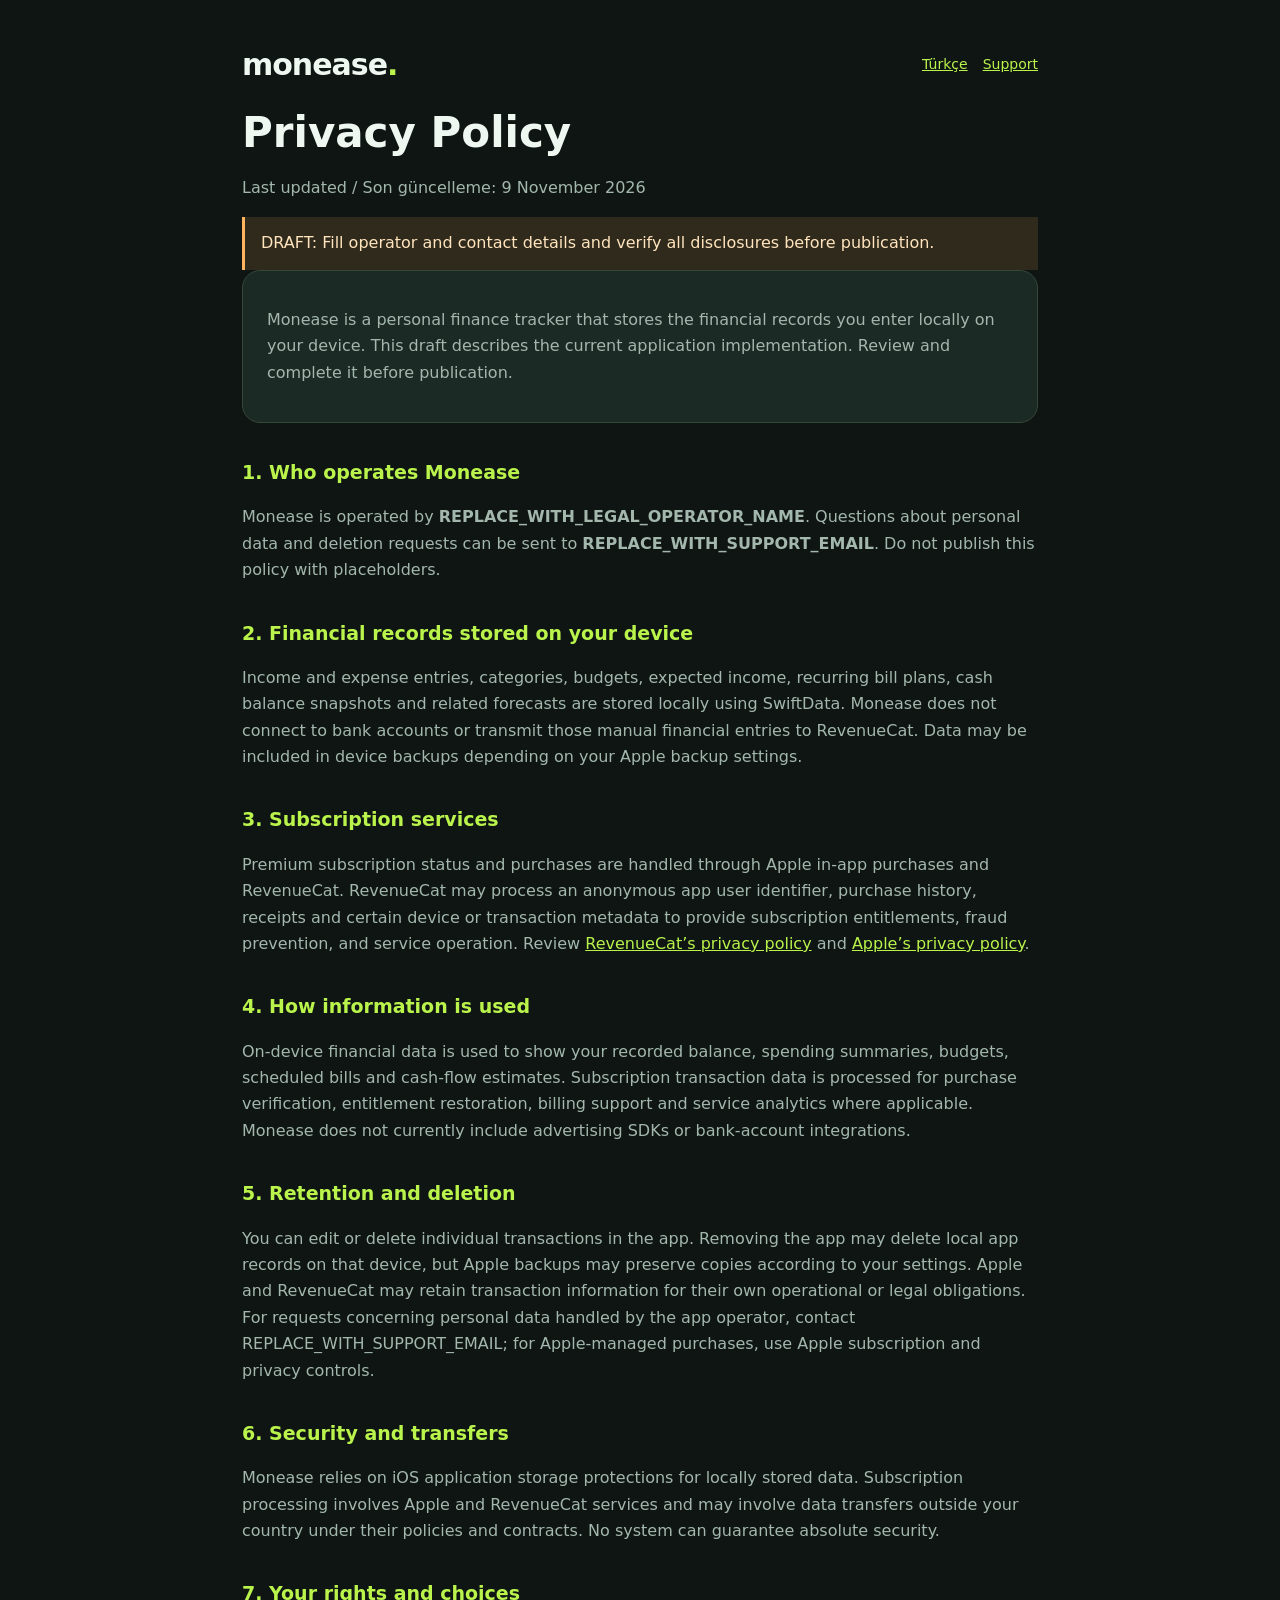
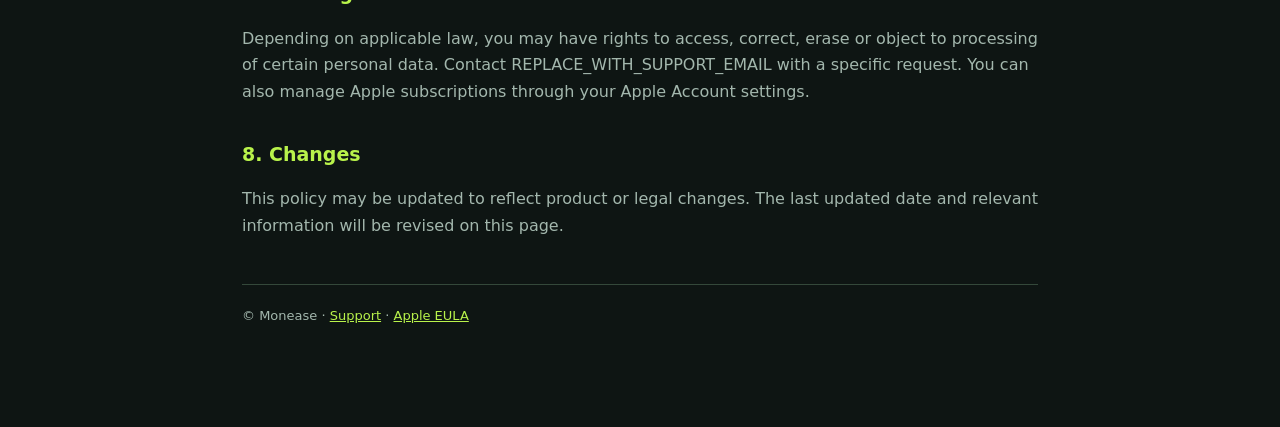
==== privacy-en.html @ 0b160845 "Add files via upload" ====
<!doctype html><html lang="en"><head><meta charset="utf-8"><meta name="viewport" content="width=device-width, initial-scale=1"><title>Monease — Privacy Policy</title><link rel="icon" type="image/png" href="icon.png"><link rel="stylesheet" href="style.css"></head><body><main>
<header><a class="brand brand-link" href="index.html">monease<span>.</span></a><nav><a href="privacy-tr.html">Türkçe</a><a href="support-en.html">Support</a></nav></header>
<h1>Privacy Policy</h1><p>Last updated / Son güncelleme: 9 November 2026</p><div class="note">DRAFT: Fill operator and contact details and verify all disclosures before publication.</div>
<div class="card"><p>Monease is a personal finance tracker that stores the financial records you enter locally on your device. This draft describes the current application implementation. Review and complete it before publication.</p></div><section><h2>1. Who operates Monease</h2><p>Monease is operated by <strong>REPLACE_WITH_LEGAL_OPERATOR_NAME</strong>. Questions about personal data and deletion requests can be sent to <strong>REPLACE_WITH_SUPPORT_EMAIL</strong>. Do not publish this policy with placeholders.</p></section>
<section><h2>2. Financial records stored on your device</h2><p>Income and expense entries, categories, budgets, expected income, recurring bill plans, cash balance snapshots and related forecasts are stored locally using SwiftData. Monease does not connect to bank accounts or transmit those manual financial entries to RevenueCat. Data may be included in device backups depending on your Apple backup settings.</p></section>
<section><h2>3. Subscription services</h2><p>Premium subscription status and purchases are handled through Apple in-app purchases and RevenueCat. RevenueCat may process an anonymous app user identifier, purchase history, receipts and certain device or transaction metadata to provide subscription entitlements, fraud prevention, and service operation. Review <a href="https://www.revenuecat.com/privacy">RevenueCat’s privacy policy</a> and <a href="https://www.apple.com/legal/privacy/">Apple’s privacy policy</a>.</p></section>
<section><h2>4. How information is used</h2><p>On-device financial data is used to show your recorded balance, spending summaries, budgets, scheduled bills and cash-flow estimates. Subscription transaction data is processed for purchase verification, entitlement restoration, billing support and service analytics where applicable. Monease does not currently include advertising SDKs or bank-account integrations.</p></section>
<section><h2>5. Retention and deletion</h2><p>You can edit or delete individual transactions in the app. Removing the app may delete local app records on that device, but Apple backups may preserve copies according to your settings. Apple and RevenueCat may retain transaction information for their own operational or legal obligations. For requests concerning personal data handled by the app operator, contact REPLACE_WITH_SUPPORT_EMAIL; for Apple-managed purchases, use Apple subscription and privacy controls.</p></section>
<section><h2>6. Security and transfers</h2><p>Monease relies on iOS application storage protections for locally stored data. Subscription processing involves Apple and RevenueCat services and may involve data transfers outside your country under their policies and contracts. No system can guarantee absolute security.</p></section>
<section><h2>7. Your rights and choices</h2><p>Depending on applicable law, you may have rights to access, correct, erase or object to processing of certain personal data. Contact REPLACE_WITH_SUPPORT_EMAIL with a specific request. You can also manage Apple subscriptions through your Apple Account settings.</p></section>
<section><h2>8. Changes</h2><p>This policy may be updated to reflect product or legal changes. The last updated date and relevant information will be revised on this page.</p></section>
<footer>© Monease · <a href="support-en.html">Support</a> · <a href="https://www.apple.com/legal/internet-services/itunes/dev/stdeula/">Apple EULA</a></footer></main></body></html>
---- style.css ----
:root{color-scheme:dark;--bg:#0e1513;--card:#1c2a25;--text:#eff7f1;--muted:#a3b7ad;--accent:#b9f34b}
*{box-sizing:border-box}body{margin:0;background:var(--bg);color:var(--text);font:16px/1.65 -apple-system,BlinkMacSystemFont,"Segoe UI",system-ui,sans-serif}
main{max-width:840px;margin:40px auto;padding:0 22px 60px}.brand{font-size:30px;font-weight:800;letter-spacing:-1px}.brand span{color:var(--accent)}
h1{font-size:clamp(27px,4vw,42px);line-height:1.18;margin:18px 0}h2{font-size:19px;margin:34px 0 9px;color:var(--accent)}
p,li{color:var(--muted)}a{color:var(--accent)}.card{padding:20px 24px;border-radius:18px;background:var(--card);border:1px solid #34483a}
.note{padding:13px 16px;border-left:3px solid #ffb45d;background:#302a1c;color:#ffe4bd}
header{display:flex;justify-content:space-between;align-items:center;gap:16px;flex-wrap:wrap}nav{font-size:14px;display:flex;gap:15px}footer{border-top:1px solid #34483a;margin-top:45px;padding-top:20px;color:var(--muted);font-size:13px}

.brand-link{text-decoration:none;color:var(--text)}.brand-link:hover{color:var(--text)}
.hero{padding:40px 0 18px}.hero h1{font-size:clamp(36px,7vw,66px);letter-spacing:-2px;line-height:1.05;max-width:690px}.hero h1 em{color:var(--accent);font-style:normal}
.eyebrow{color:var(--accent);font-size:12px;font-weight:800;letter-spacing:2px}.site-status{margin:24px 0 4px;padding:14px 18px;background:#302a1c;border-left:3px solid #ffb45d;border-radius:6px;color:#ffe4bd;font-size:14px}
.site-grid{display:grid;grid-template-columns:repeat(2,minmax(0,1fr));gap:16px;margin:18px 0 38px}.site-tile{position:relative;display:flex;flex-direction:column;gap:11px;min-height:194px;padding:22px;border:1px solid #34483a;border-radius:20px;background:var(--card);text-decoration:none;transition:border-color .2s,transform .2s}.site-tile:hover{border-color:var(--accent);transform:translateY(-2px)}.tile-kicker{font-size:11px;font-weight:800;letter-spacing:1px;color:var(--accent)}.site-tile strong{color:#f3fbf4;font-size:20px}.site-tile small{color:var(--muted);line-height:1.5}.tile-arrow{position:absolute;right:20px;top:20px;color:var(--accent);font-size:18px}
@media(max-width:610px){main{margin:20px auto}.site-grid{grid-template-columns:1fr}.site-tile{min-height:150px}.hero{padding-top:24px}}
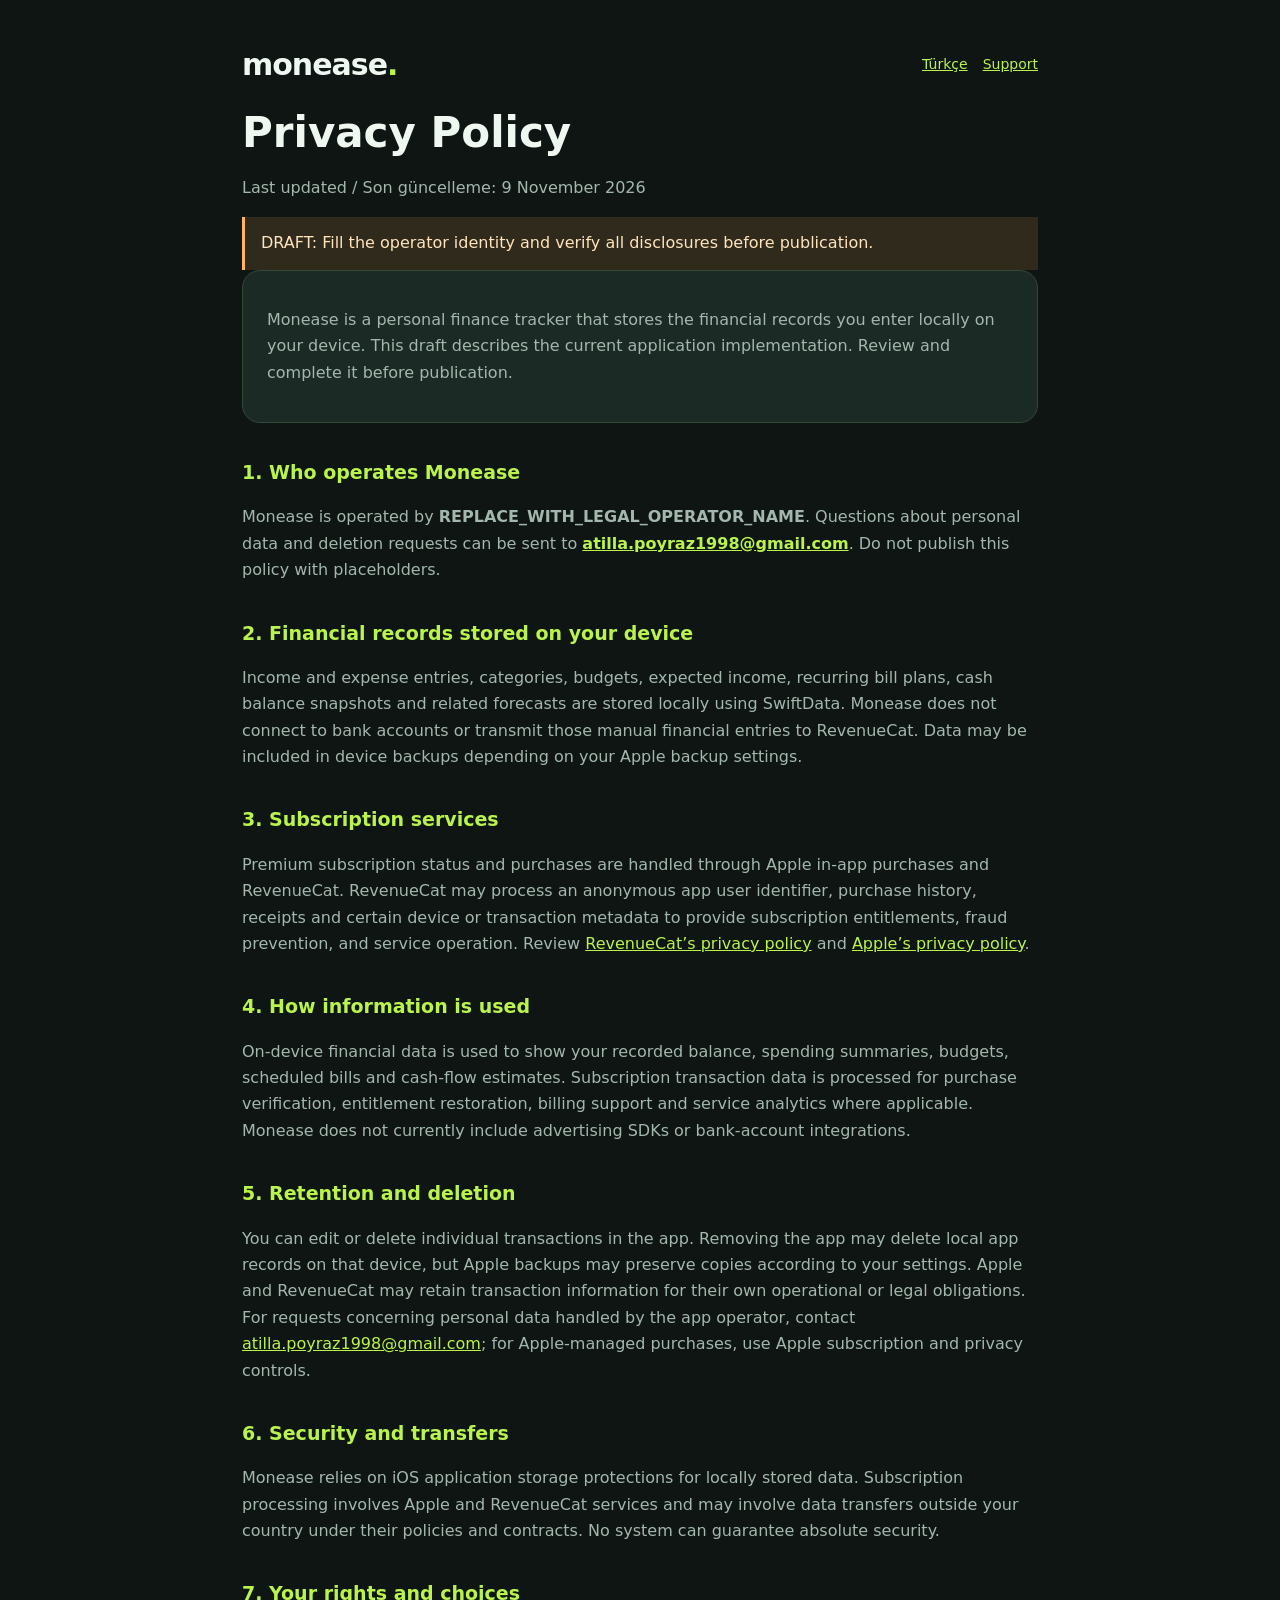
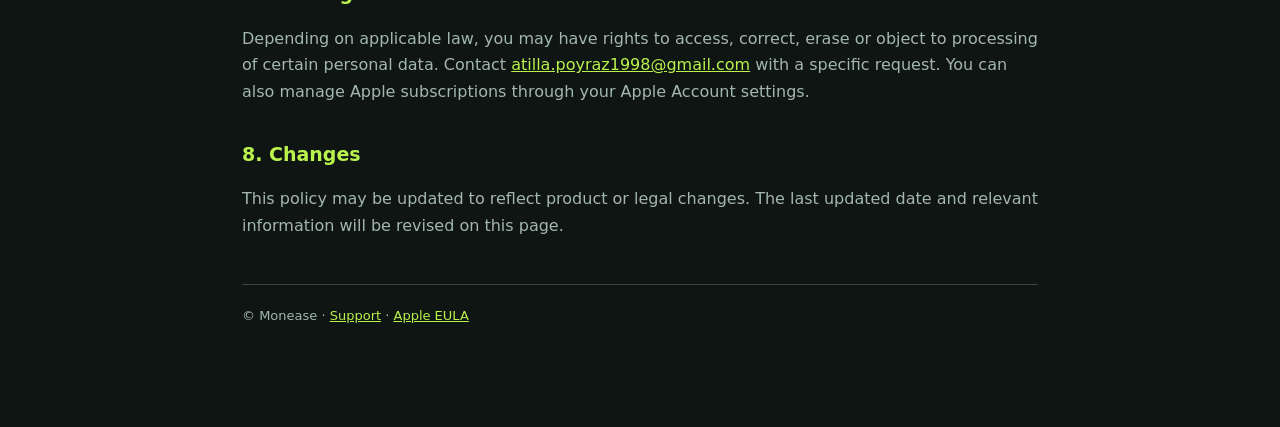
==== commit 644ea155: "Add files via upload" ====
--- a/privacy-en.html
+++ b/privacy-en.html
@@ -1,12 +1,12 @@
 <!doctype html><html lang="en"><head><meta charset="utf-8"><meta name="viewport" content="width=device-width, initial-scale=1"><title>Monease — Privacy Policy</title><link rel="icon" type="image/png" href="icon.png"><link rel="stylesheet" href="style.css"></head><body><main>
 <header><a class="brand brand-link" href="index.html">monease<span>.</span></a><nav><a href="privacy-tr.html">Türkçe</a><a href="support-en.html">Support</a></nav></header>
-<h1>Privacy Policy</h1><p>Last updated / Son güncelleme: 9 November 2026</p><div class="note">DRAFT: Fill operator and contact details and verify all disclosures before publication.</div>
-<div class="card"><p>Monease is a personal finance tracker that stores the financial records you enter locally on your device. This draft describes the current application implementation. Review and complete it before publication.</p></div><section><h2>1. Who operates Monease</h2><p>Monease is operated by <strong>REPLACE_WITH_LEGAL_OPERATOR_NAME</strong>. Questions about personal data and deletion requests can be sent to <strong>REPLACE_WITH_SUPPORT_EMAIL</strong>. Do not publish this policy with placeholders.</p></section>
+<h1>Privacy Policy</h1><p>Last updated / Son güncelleme: 9 November 2026</p><div class="note">DRAFT: Fill the operator identity and verify all disclosures before publication.</div>
+<div class="card"><p>Monease is a personal finance tracker that stores the financial records you enter locally on your device. This draft describes the current application implementation. Review and complete it before publication.</p></div><section><h2>1. Who operates Monease</h2><p>Monease is operated by <strong>REPLACE_WITH_LEGAL_OPERATOR_NAME</strong>. Questions about personal data and deletion requests can be sent to <strong><a href="mailto:atilla.poyraz1998@gmail.com">atilla.poyraz1998@gmail.com</a></strong>. Do not publish this policy with placeholders.</p></section>
 <section><h2>2. Financial records stored on your device</h2><p>Income and expense entries, categories, budgets, expected income, recurring bill plans, cash balance snapshots and related forecasts are stored locally using SwiftData. Monease does not connect to bank accounts or transmit those manual financial entries to RevenueCat. Data may be included in device backups depending on your Apple backup settings.</p></section>
 <section><h2>3. Subscription services</h2><p>Premium subscription status and purchases are handled through Apple in-app purchases and RevenueCat. RevenueCat may process an anonymous app user identifier, purchase history, receipts and certain device or transaction metadata to provide subscription entitlements, fraud prevention, and service operation. Review <a href="https://www.revenuecat.com/privacy">RevenueCat’s privacy policy</a> and <a href="https://www.apple.com/legal/privacy/">Apple’s privacy policy</a>.</p></section>
 <section><h2>4. How information is used</h2><p>On-device financial data is used to show your recorded balance, spending summaries, budgets, scheduled bills and cash-flow estimates. Subscription transaction data is processed for purchase verification, entitlement restoration, billing support and service analytics where applicable. Monease does not currently include advertising SDKs or bank-account integrations.</p></section>
-<section><h2>5. Retention and deletion</h2><p>You can edit or delete individual transactions in the app. Removing the app may delete local app records on that device, but Apple backups may preserve copies according to your settings. Apple and RevenueCat may retain transaction information for their own operational or legal obligations. For requests concerning personal data handled by the app operator, contact REPLACE_WITH_SUPPORT_EMAIL; for Apple-managed purchases, use Apple subscription and privacy controls.</p></section>
+<section><h2>5. Retention and deletion</h2><p>You can edit or delete individual transactions in the app. Removing the app may delete local app records on that device, but Apple backups may preserve copies according to your settings. Apple and RevenueCat may retain transaction information for their own operational or legal obligations. For requests concerning personal data handled by the app operator, contact <a href="mailto:atilla.poyraz1998@gmail.com">atilla.poyraz1998@gmail.com</a>; for Apple-managed purchases, use Apple subscription and privacy controls.</p></section>
 <section><h2>6. Security and transfers</h2><p>Monease relies on iOS application storage protections for locally stored data. Subscription processing involves Apple and RevenueCat services and may involve data transfers outside your country under their policies and contracts. No system can guarantee absolute security.</p></section>
-<section><h2>7. Your rights and choices</h2><p>Depending on applicable law, you may have rights to access, correct, erase or object to processing of certain personal data. Contact REPLACE_WITH_SUPPORT_EMAIL with a specific request. You can also manage Apple subscriptions through your Apple Account settings.</p></section>
+<section><h2>7. Your rights and choices</h2><p>Depending on applicable law, you may have rights to access, correct, erase or object to processing of certain personal data. Contact <a href="mailto:atilla.poyraz1998@gmail.com">atilla.poyraz1998@gmail.com</a> with a specific request. You can also manage Apple subscriptions through your Apple Account settings.</p></section>
 <section><h2>8. Changes</h2><p>This policy may be updated to reflect product or legal changes. The last updated date and relevant information will be revised on this page.</p></section>
 <footer>© Monease · <a href="support-en.html">Support</a> · <a href="https://www.apple.com/legal/internet-services/itunes/dev/stdeula/">Apple EULA</a></footer></main></body></html>
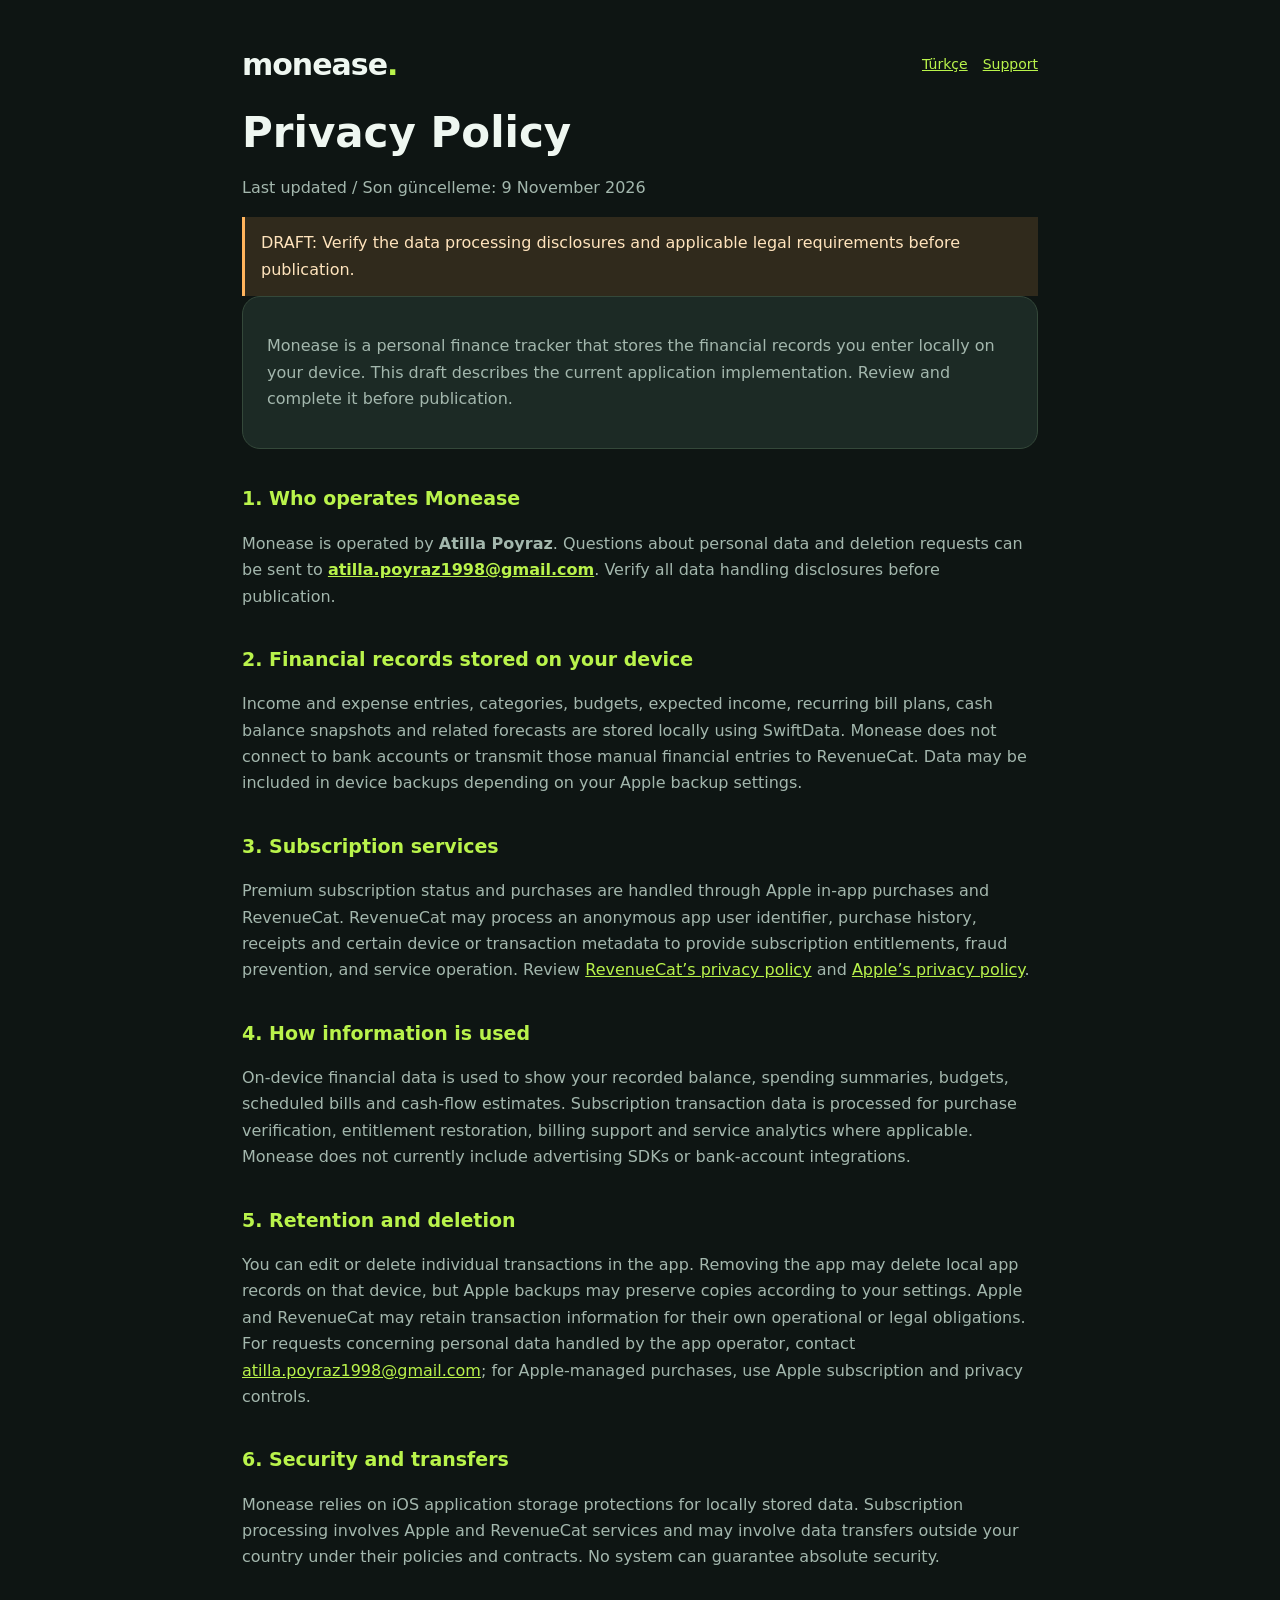
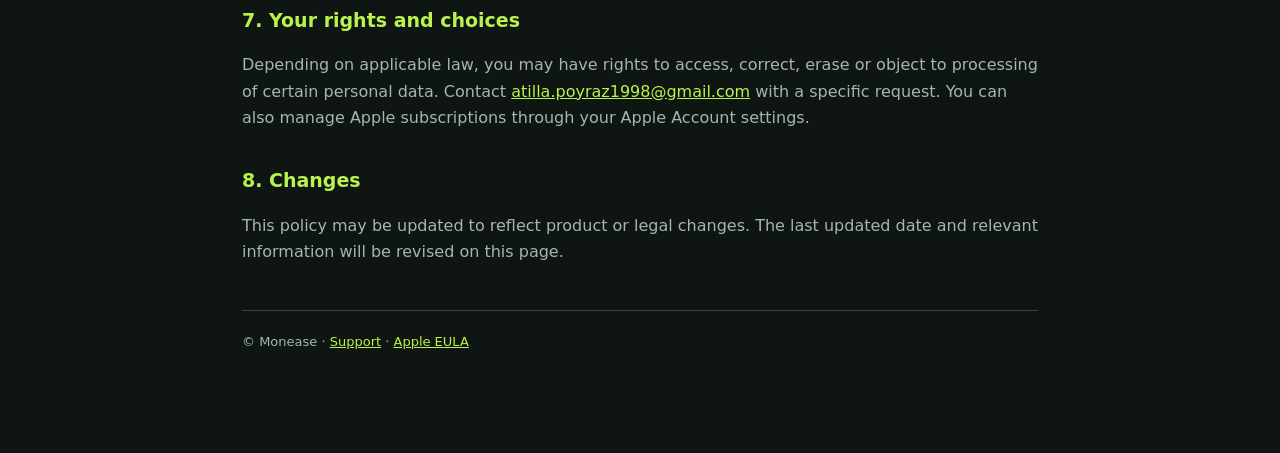
==== commit 4e1edbaa: "Add files via upload" ====
--- a/privacy-en.html
+++ b/privacy-en.html
@@ -1,7 +1,7 @@
 <!doctype html><html lang="en"><head><meta charset="utf-8"><meta name="viewport" content="width=device-width, initial-scale=1"><title>Monease — Privacy Policy</title><link rel="icon" type="image/png" href="icon.png"><link rel="stylesheet" href="style.css"></head><body><main>
 <header><a class="brand brand-link" href="index.html">monease<span>.</span></a><nav><a href="privacy-tr.html">Türkçe</a><a href="support-en.html">Support</a></nav></header>
-<h1>Privacy Policy</h1><p>Last updated / Son güncelleme: 9 November 2026</p><div class="note">DRAFT: Fill the operator identity and verify all disclosures before publication.</div>
-<div class="card"><p>Monease is a personal finance tracker that stores the financial records you enter locally on your device. This draft describes the current application implementation. Review and complete it before publication.</p></div><section><h2>1. Who operates Monease</h2><p>Monease is operated by <strong>REPLACE_WITH_LEGAL_OPERATOR_NAME</strong>. Questions about personal data and deletion requests can be sent to <strong><a href="mailto:atilla.poyraz1998@gmail.com">atilla.poyraz1998@gmail.com</a></strong>. Do not publish this policy with placeholders.</p></section>
+<h1>Privacy Policy</h1><p>Last updated / Son güncelleme: 9 November 2026</p><div class="note">DRAFT: Verify the data processing disclosures and applicable legal requirements before publication.</div>
+<div class="card"><p>Monease is a personal finance tracker that stores the financial records you enter locally on your device. This draft describes the current application implementation. Review and complete it before publication.</p></div><section><h2>1. Who operates Monease</h2><p>Monease is operated by <strong>Atilla Poyraz</strong>. Questions about personal data and deletion requests can be sent to <strong><a href="mailto:atilla.poyraz1998@gmail.com">atilla.poyraz1998@gmail.com</a></strong>. Verify all data handling disclosures before publication.</p></section>
 <section><h2>2. Financial records stored on your device</h2><p>Income and expense entries, categories, budgets, expected income, recurring bill plans, cash balance snapshots and related forecasts are stored locally using SwiftData. Monease does not connect to bank accounts or transmit those manual financial entries to RevenueCat. Data may be included in device backups depending on your Apple backup settings.</p></section>
 <section><h2>3. Subscription services</h2><p>Premium subscription status and purchases are handled through Apple in-app purchases and RevenueCat. RevenueCat may process an anonymous app user identifier, purchase history, receipts and certain device or transaction metadata to provide subscription entitlements, fraud prevention, and service operation. Review <a href="https://www.revenuecat.com/privacy">RevenueCat’s privacy policy</a> and <a href="https://www.apple.com/legal/privacy/">Apple’s privacy policy</a>.</p></section>
 <section><h2>4. How information is used</h2><p>On-device financial data is used to show your recorded balance, spending summaries, budgets, scheduled bills and cash-flow estimates. Subscription transaction data is processed for purchase verification, entitlement restoration, billing support and service analytics where applicable. Monease does not currently include advertising SDKs or bank-account integrations.</p></section>
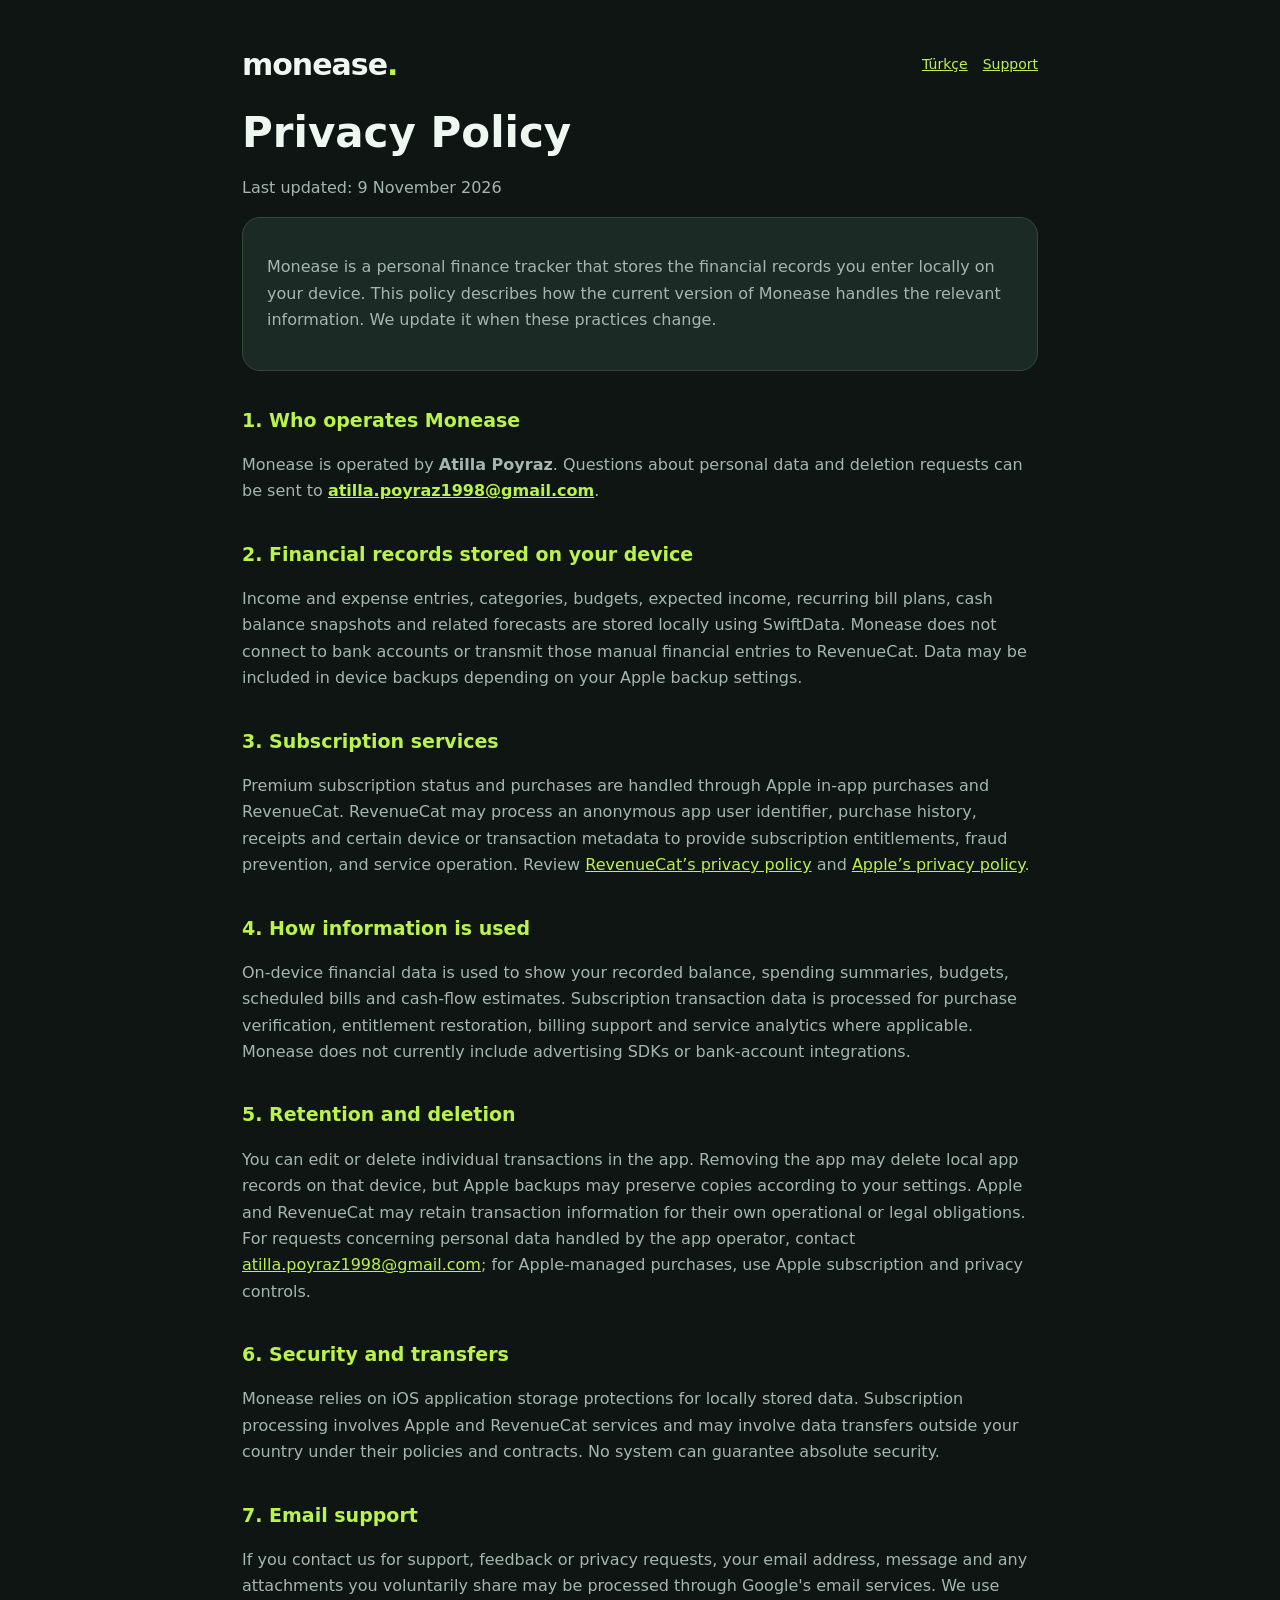
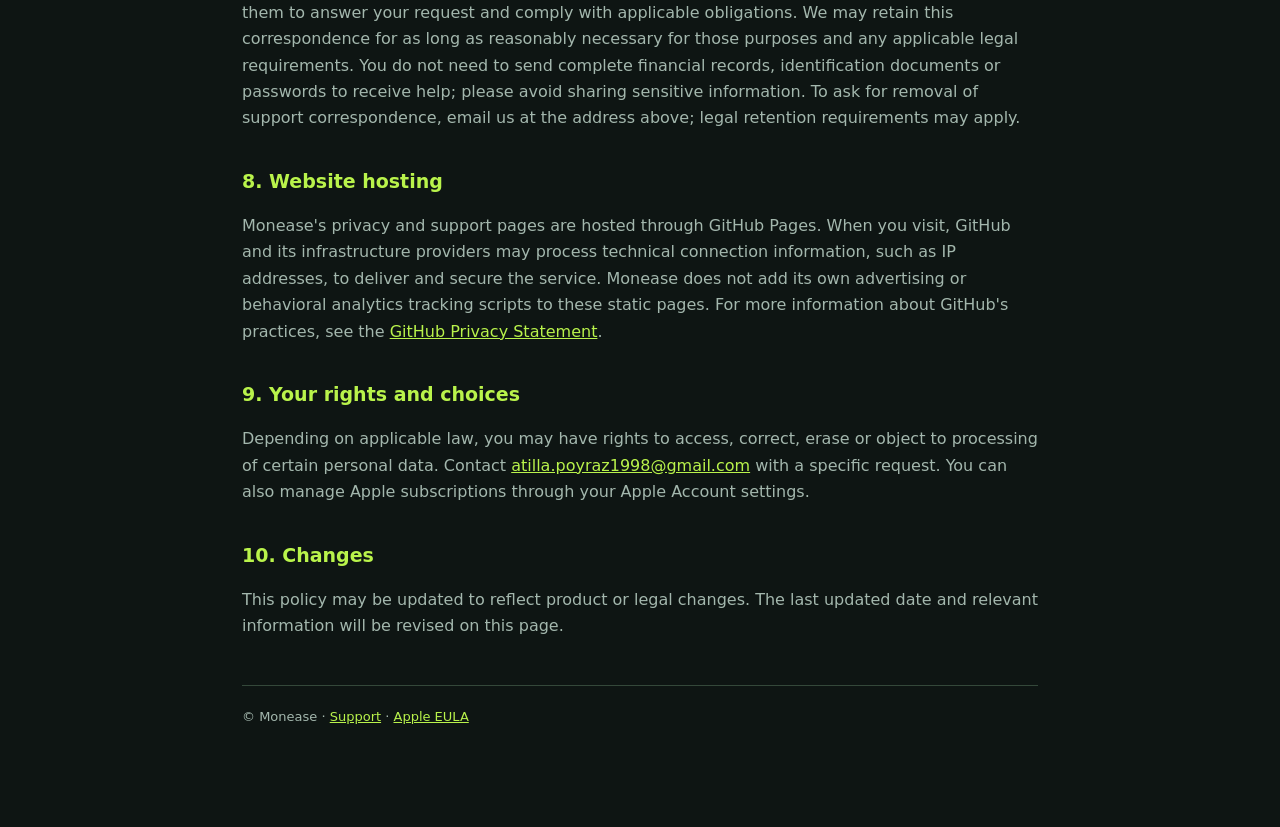
==== commit cde3047c: "Monease: review privacy disclosures and update bilingual support guidance" ====
--- a/privacy-en.html
+++ b/privacy-en.html
@@ -1,12 +1,14 @@
 <!doctype html><html lang="en"><head><meta charset="utf-8"><meta name="viewport" content="width=device-width, initial-scale=1"><title>Monease — Privacy Policy</title><link rel="icon" type="image/png" href="icon.png"><link rel="stylesheet" href="style.css"></head><body><main>
 <header><a class="brand brand-link" href="index.html">monease<span>.</span></a><nav><a href="privacy-tr.html">Türkçe</a><a href="support-en.html">Support</a></nav></header>
-<h1>Privacy Policy</h1><p>Last updated / Son güncelleme: 9 November 2026</p><div class="note">DRAFT: Verify the data processing disclosures and applicable legal requirements before publication.</div>
-<div class="card"><p>Monease is a personal finance tracker that stores the financial records you enter locally on your device. This draft describes the current application implementation. Review and complete it before publication.</p></div><section><h2>1. Who operates Monease</h2><p>Monease is operated by <strong>Atilla Poyraz</strong>. Questions about personal data and deletion requests can be sent to <strong><a href="mailto:atilla.poyraz1998@gmail.com">atilla.poyraz1998@gmail.com</a></strong>. Verify all data handling disclosures before publication.</p></section>
+<h1>Privacy Policy</h1><p>Last updated: 9 November 2026</p>
+<div class="card"><p>Monease is a personal finance tracker that stores the financial records you enter locally on your device. This policy describes how the current version of Monease handles the relevant information. We update it when these practices change.</p></div><section><h2>1. Who operates Monease</h2><p>Monease is operated by <strong>Atilla Poyraz</strong>. Questions about personal data and deletion requests can be sent to <strong><a href="mailto:atilla.poyraz1998@gmail.com">atilla.poyraz1998@gmail.com</a></strong>.</p></section>
 <section><h2>2. Financial records stored on your device</h2><p>Income and expense entries, categories, budgets, expected income, recurring bill plans, cash balance snapshots and related forecasts are stored locally using SwiftData. Monease does not connect to bank accounts or transmit those manual financial entries to RevenueCat. Data may be included in device backups depending on your Apple backup settings.</p></section>
 <section><h2>3. Subscription services</h2><p>Premium subscription status and purchases are handled through Apple in-app purchases and RevenueCat. RevenueCat may process an anonymous app user identifier, purchase history, receipts and certain device or transaction metadata to provide subscription entitlements, fraud prevention, and service operation. Review <a href="https://www.revenuecat.com/privacy">RevenueCat’s privacy policy</a> and <a href="https://www.apple.com/legal/privacy/">Apple’s privacy policy</a>.</p></section>
 <section><h2>4. How information is used</h2><p>On-device financial data is used to show your recorded balance, spending summaries, budgets, scheduled bills and cash-flow estimates. Subscription transaction data is processed for purchase verification, entitlement restoration, billing support and service analytics where applicable. Monease does not currently include advertising SDKs or bank-account integrations.</p></section>
 <section><h2>5. Retention and deletion</h2><p>You can edit or delete individual transactions in the app. Removing the app may delete local app records on that device, but Apple backups may preserve copies according to your settings. Apple and RevenueCat may retain transaction information for their own operational or legal obligations. For requests concerning personal data handled by the app operator, contact <a href="mailto:atilla.poyraz1998@gmail.com">atilla.poyraz1998@gmail.com</a>; for Apple-managed purchases, use Apple subscription and privacy controls.</p></section>
 <section><h2>6. Security and transfers</h2><p>Monease relies on iOS application storage protections for locally stored data. Subscription processing involves Apple and RevenueCat services and may involve data transfers outside your country under their policies and contracts. No system can guarantee absolute security.</p></section>
-<section><h2>7. Your rights and choices</h2><p>Depending on applicable law, you may have rights to access, correct, erase or object to processing of certain personal data. Contact <a href="mailto:atilla.poyraz1998@gmail.com">atilla.poyraz1998@gmail.com</a> with a specific request. You can also manage Apple subscriptions through your Apple Account settings.</p></section>
-<section><h2>8. Changes</h2><p>This policy may be updated to reflect product or legal changes. The last updated date and relevant information will be revised on this page.</p></section>
+<section><h2>7. Email support</h2><p>If you contact us for support, feedback or privacy requests, your email address, message and any attachments you voluntarily share may be processed through Google's email services. We use them to answer your request and comply with applicable obligations. We may retain this correspondence for as long as reasonably necessary for those purposes and any applicable legal requirements. You do not need to send complete financial records, identification documents or passwords to receive help; please avoid sharing sensitive information. To ask for removal of support correspondence, email us at the address above; legal retention requirements may apply.</p></section>
+<section><h2>8. Website hosting</h2><p>Monease's privacy and support pages are hosted through GitHub Pages. When you visit, GitHub and its infrastructure providers may process technical connection information, such as IP addresses, to deliver and secure the service. Monease does not add its own advertising or behavioral analytics tracking scripts to these static pages. For more information about GitHub's practices, see the <a href="https://docs.github.com/en/site-policy/privacy-policies/github-general-privacy-statement">GitHub Privacy Statement</a>.</p></section>
+<section><h2>9. Your rights and choices</h2><p>Depending on applicable law, you may have rights to access, correct, erase or object to processing of certain personal data. Contact <a href="mailto:atilla.poyraz1998@gmail.com">atilla.poyraz1998@gmail.com</a> with a specific request. You can also manage Apple subscriptions through your Apple Account settings.</p></section>
+<section><h2>10. Changes</h2><p>This policy may be updated to reflect product or legal changes. The last updated date and relevant information will be revised on this page.</p></section>
 <footer>© Monease · <a href="support-en.html">Support</a> · <a href="https://www.apple.com/legal/internet-services/itunes/dev/stdeula/">Apple EULA</a></footer></main></body></html>
